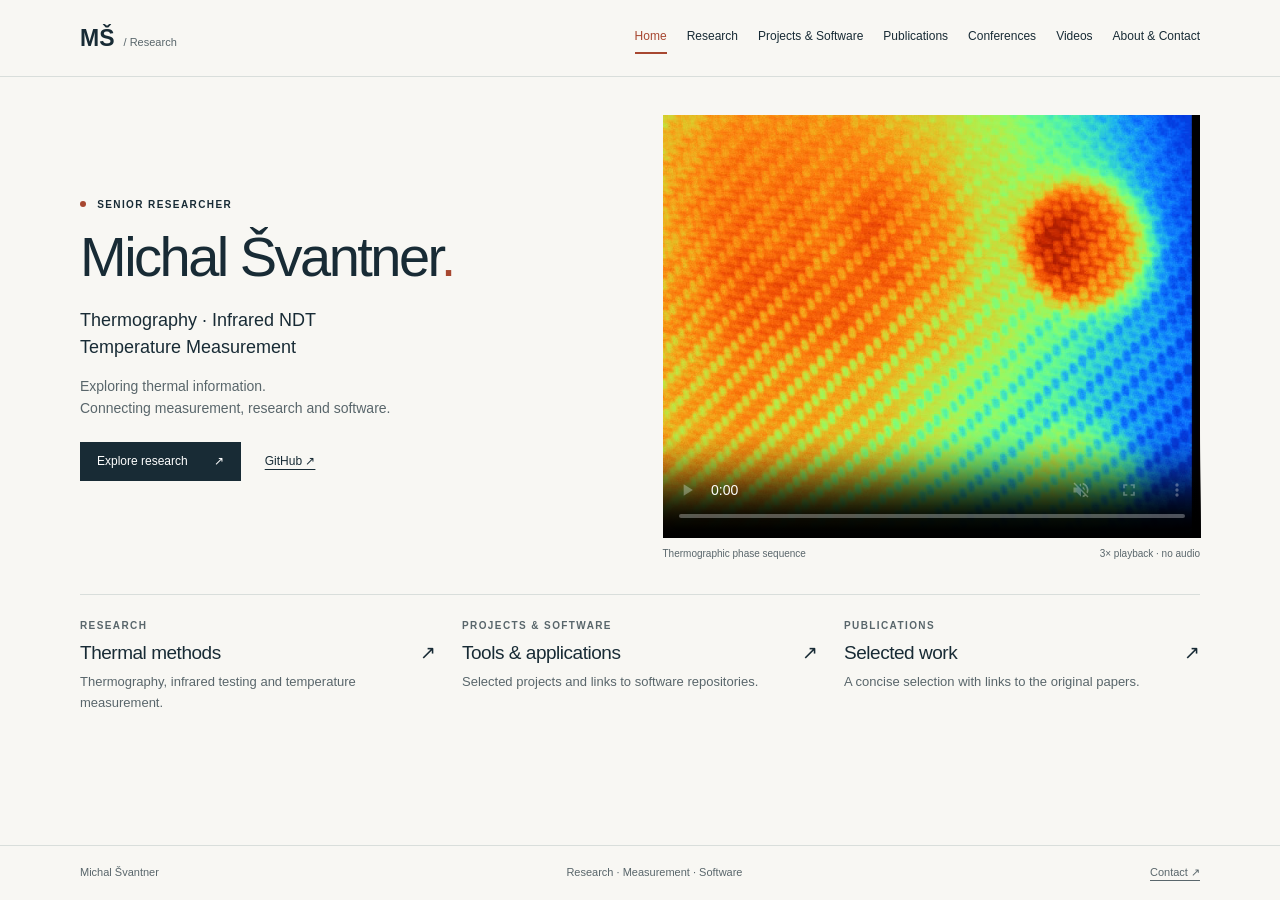
==== index.html @ 8075b38d "Add website files" ====
<!doctype html>
<html lang="en">
<head>
  <meta charset="utf-8">
  <meta name="viewport" content="width=device-width, initial-scale=1">
  <meta name="description" content="Michal Švantner — Home. Thermography, infrared NDT and temperature measurement.">
  <meta name="theme-color" content="#182b35">
  <title>Michal Švantner · Home</title>
  <link rel="icon" href="assets/favicon.svg" type="image/svg+xml">
  <link rel="stylesheet" href="styles.css">
  <script src="script.js" defer></script>
</head>
<body>
  <a class="skip-link" href="#main">Skip to content</a>
  <header class="site-header"><div class="header-inner wrap">
    <a class="wordmark" href="index.html" aria-label="Michal Švantner, home">MŠ<span> / Research</span></a>
    <nav aria-label="Main navigation"><a href="index.html" aria-current="page">Home</a><a href="research.html">Research</a><a href="projects.html">Projects &amp; Software</a><a href="publications.html">Publications</a><a href="conferences.html">Conferences</a><a href="videos.html">Videos</a><a href="about.html">About &amp; Contact</a></nav>
  </div></header>
  <main class="wrap" id="main">
  <section class="hero" aria-labelledby="home-title">
    <div class="hero-copy">
      <p class="eyebrow"><span class="accent-dot"></span> Senior Researcher</p>
      <h1 id="home-title">Michal Švantner<span class="accent">.</span></h1>
      <p class="hero-fields">Thermography · Infrared NDT<br>Temperature Measurement</p>
      <p class="intro">Exploring thermal information.<br>Connecting measurement, research and software.</p>
      <div class="actions"><a class="button" href="research.html">Explore research <span aria-hidden="true">↗</span></a><a href="https://github.com/msvantny">GitHub ↗</a></div>
    </div>
    <figure class="thermal-video">
      <video data-animate controls loop muted playsinline preload="metadata" width="650" height="512" poster="assets/thermal-phase-poster.jpg" aria-label="Thermographic phase sequence, accelerated three times. No audio." aria-describedby="video-caption">
        <source src="assets/thermal-phase.mp4" type="video/mp4">
        Your browser does not support video. <a href="assets/thermal-phase.mp4">Download the MP4</a>.
      </video>
      <figcaption id="video-caption"><span>Thermographic phase sequence</span><span>3× playback · no audio</span></figcaption>
    </figure>
  </section>
  <section class="overview" aria-label="Explore my work">
    <a href="research.html"><span class="eyebrow">Research</span><h2>Thermal methods <span aria-hidden="true">↗</span></h2><p>Thermography, infrared testing and temperature measurement.</p></a>
    <a href="projects.html"><span class="eyebrow">Projects & Software</span><h2>Tools & applications <span aria-hidden="true">↗</span></h2><p>Selected projects and links to software repositories.</p></a>
    <a href="publications.html"><span class="eyebrow">Publications</span><h2>Selected work <span aria-hidden="true">↗</span></h2><p>A concise selection with links to the original papers.</p></a>
  </section>
  </main>
  <footer><div class="wrap footer-inner"><span>Michal Švantner</span><span>Research · Measurement · Software</span><a href="about.html">Contact ↗</a></div></footer>
</body>
</html>
---- styles.css ----
@charset "UTF-8";

:root {
  --paper: #f8f7f3;
  --ink: #182b35;
  --muted: #59666b;
  --line: #d9dedb;
  --accent: #a74730;
  --soft: #eeeee7;
  --width: 1120px;
}
* { box-sizing: border-box; }
html { scroll-padding-top: 140px; }
body { margin: 0; background: var(--paper); color: var(--ink); font: 15px/1.6 Arial, Helvetica, sans-serif; min-height: 100vh; display: flex; flex-direction: column; }
.wrap { width: calc(100% - 64px); max-width: var(--width); margin-inline: auto; }
a { color: inherit; text-underline-offset: 4px; }
a:hover { color: var(--accent); }
a:focus-visible, summary:focus-visible, video:focus-visible { outline: 3px solid var(--accent); outline-offset: 5px; }
h1, h2, p, figure { margin: 0; }
h1, h2 { line-height: 1.15; font-weight: 500; }
h1 { font-size: clamp(32px, 4.3vw, 52px); letter-spacing: -.045em; }
h2 { font-size: 22px; letter-spacing: -.025em; }
p + p { margin-top: 10px; }
.muted { color: var(--muted); font-size: 13px; }
.accent { color: var(--accent); }
.eyebrow { display: block; font-size: 10px; text-transform: uppercase; letter-spacing: .14em; font-weight: 700; margin-bottom: 12px; }
.accent-dot { display: inline-block; width: 6px; height: 6px; background: var(--accent); border-radius: 50%; margin-right: 7px; vertical-align: 1px; }
.skip-link { position: fixed; top: 8px; left: 12px; z-index: 30; padding: 8px 14px; background: var(--ink); color: white; transform: translateY(-160%); }
.skip-link:focus { transform: none; }

/* Each navigation item opens a separate static page. */
.site-header { position: sticky; top: 0; z-index: 10; background: var(--paper); border-bottom: 1px solid var(--line); }
.header-inner { display: flex; align-items: center; justify-content: space-between; gap: 26px; min-height: 76px; padding-block: 16px; }
.wordmark { font-weight: 700; font-size: 23px; white-space: nowrap; text-decoration: none; }
.wordmark span { font-size: 11px; font-weight: 400; color: var(--muted); margin-left: 6px; }
nav { display: flex; align-items: center; flex-wrap: wrap; gap: 8px 20px; }
nav a { font-size: 12px; text-decoration: none; padding-block: 5px; border-bottom: 2px solid transparent; white-space: nowrap; }
nav a[aria-current="page"] { color: var(--accent); border-color: var(--accent); }
main { flex: 1; padding-bottom: 36px; }

.hero { display: grid; grid-template-columns: 1fr 1fr; align-items: center; gap: 45px; padding-block: 38px 32px; }
.hero h1 { max-width: 520px; font-size: clamp(38px, 4.5vw, 56px); }
.hero-fields { font-size: 18px; line-height: 1.5; margin-top: 18px; }
.intro { color: var(--muted); font-size: 14px; margin-top: 14px; }
.actions { display: flex; flex-wrap: wrap; gap: 24px; align-items: center; margin-top: 22px; font-size: 12px; }
.button { background: var(--ink); color: white; text-decoration: none; display: inline-flex; gap: 26px; align-items: center; padding: 10px 17px; }
.button:hover { background: var(--accent); color: white; }
.thermal-video { min-width: 0; }
.thermal-video video { display: block; width: 100%; height: auto; aspect-ratio: 650 / 512; background: var(--ink); object-fit: contain; }
figcaption { display: flex; flex-wrap: wrap; justify-content: space-between; gap: 4px 15px; font-size: 10px; color: var(--muted); margin-top: 8px; }
.overview { display: grid; grid-template-columns: repeat(3, 1fr); gap: 26px; border-top: 1px solid var(--line); padding-top: 23px; }
.overview > a { display: block; text-decoration: none; }
.overview h2 { font-size: 19px; display: flex; justify-content: space-between; gap: 12px; }
.overview .eyebrow { color: var(--muted); margin-bottom: 8px; }
.overview p { color: var(--muted); font-size: 13px; margin-top: 8px; }

.page-heading { padding-block: 34px 26px; max-width: 800px; }
.page-heading h1 { font-size: clamp(31px, 3.6vw, 43px); }
.page-heading > p:not(.eyebrow) { max-width: 690px; color: var(--muted); margin-top: 13px; }
.page-heading > a { display: inline-block; margin-top: 13px; font-size: 13px; }
.content-row { display: grid; grid-template-columns: 30px 280px 1fr; align-items: baseline; gap: 20px; border-top: 1px solid var(--line); padding-block: 21px; }
.content-row h2 { font-size: 20px; }
.content-row p { color: var(--muted); font-size: 14px; }
.entry-index { font: 12px monospace; color: var(--accent); }
.next-link { border-top: 1px solid var(--line); padding-top: 20px; font-size: 13px; }
.entry { display: flex; align-items: start; justify-content: space-between; gap: 20px; border-top: 1px solid var(--line); padding-block: 21px; }
.entry h2 { margin-top: 6px; margin-bottom: 8px; }
.entry p { font-size: 14px; color: var(--muted); }
.placeholder { font-size: 10px; text-transform: uppercase; letter-spacing: .08em; color: var(--accent); font-weight: 700; }
.tag { font-size: 11px; border: 1px solid var(--line); border-radius: 20px; padding: 3px 12px; white-space: nowrap; }
.note { margin-top: 20px; padding: 20px 23px; background: var(--soft); }
.note h2 { font-size: 18px; margin-bottom: 8px; }
.note p { font-size: 13px; }
.conference-list { border-block: 1px solid var(--line); }
summary { display: flex; align-items: center; justify-content: space-between; gap: 20px; cursor: pointer; list-style: none; padding-block: 18px; }
summary::-webkit-details-marker { display: none; }
summary small { display: block; color: var(--muted); font-size: 12px; margin-top: 3px; }
.details-toggle { font-size: 24px; }
details[open] .details-toggle { transform: rotate(45deg); }
.conference-content { padding-bottom: 20px; font-size: 14px; }
.video-layout { display: grid; grid-template-columns: 1.15fr 1fr; gap: 32px; align-items: center; }
.video-description h2 { margin-bottom: 14px; }
.video-description p { color: var(--muted); font-size: 14px; }
.video-description a { display: inline-block; margin-top: 14px; font-size: 13px; }
.about-grid { display: grid; grid-template-columns: 1.25fr 1fr; gap: 65px; border-top: 1px solid var(--line); padding-top: 23px; }
.about-grid h2 { margin-bottom: 14px; }
.about-grid p { font-size: 14px; }
.profile-links { list-style: none; margin: 0 0 16px; padding: 0; }
.profile-links a { display: flex; justify-content: space-between; border-bottom: 1px solid var(--line); padding-block: 9px; font-size: 14px; text-decoration: none; }
footer { border-top: 1px solid var(--line); }
.footer-inner { display: flex; justify-content: space-between; gap: 16px; padding-block: 18px; font-size: 11px; color: var(--muted); }

@media (max-width: 1050px) {
  .header-inner { flex-wrap: wrap; gap: 8px 20px; padding-block: 12px; }
  nav { gap: 6px 19px; }
  .hero { gap: 28px; }
  .content-row { grid-template-columns: 25px 240px 1fr; }
}
@media (max-width: 760px) {
  .wrap { width: calc(100% - 36px); }
  .header-inner { display: block; }
  .wordmark { font-size: 20px; }
  nav { margin-top: 6px; gap: 3px 16px; }
  nav a { font-size: 11px; padding-block: 4px; }
  .hero { grid-template-columns: 1fr; gap: 26px; padding-block: 26px; }
  .hero h1 { font-size: clamp(36px, 8vw, 48px); }
  .hero-fields { font-size: 17px; margin-top: 14px; }
  .intro { margin-top: 10px; }
  .actions { margin-top: 17px; }
  .hero .thermal-video { max-width: 540px; width: 100%; }
  .overview { grid-template-columns: 1fr; gap: 0; padding-top: 0; }
  .overview > a { padding-block: 16px; border-bottom: 1px solid var(--line); }
  .overview p { margin-top: 5px; }
  .overview .eyebrow { margin-bottom: 5px; }
  .page-heading { padding-block: 26px 22px; }
  .page-heading h1 { font-size: 32px; }
  .content-row { grid-template-columns: 23px 1fr; gap: 7px 12px; padding-block: 18px; }
  .content-row p { grid-column: 2; }
  .entry-index { grid-row: 1 / 3; }
  .entry { gap: 12px; }
  .entry h2 { font-size: 20px; }
  .video-layout, .about-grid { grid-template-columns: 1fr; gap: 25px; }
  .about-grid { padding-top: 20px; }
  .note { padding: 17px 19px; }
  .footer-inner { flex-wrap: wrap; font-size: 10px; padding-block: 14px; }
  .footer-inner > span:nth-child(2) { display: none; }
  .footer-inner a { margin-left: auto; }
}
@media print {
  body { background: white; color: black; }
  .site-header { position: static; }
  nav, .actions, .skip-link { display: none; }
  .wrap { width: 100%; }
  .hero, .about-grid { display: block; }
  .thermal-video { max-width: 360px; margin-block: 15px; }
  .overview { grid-template-columns: 1fr; }
}
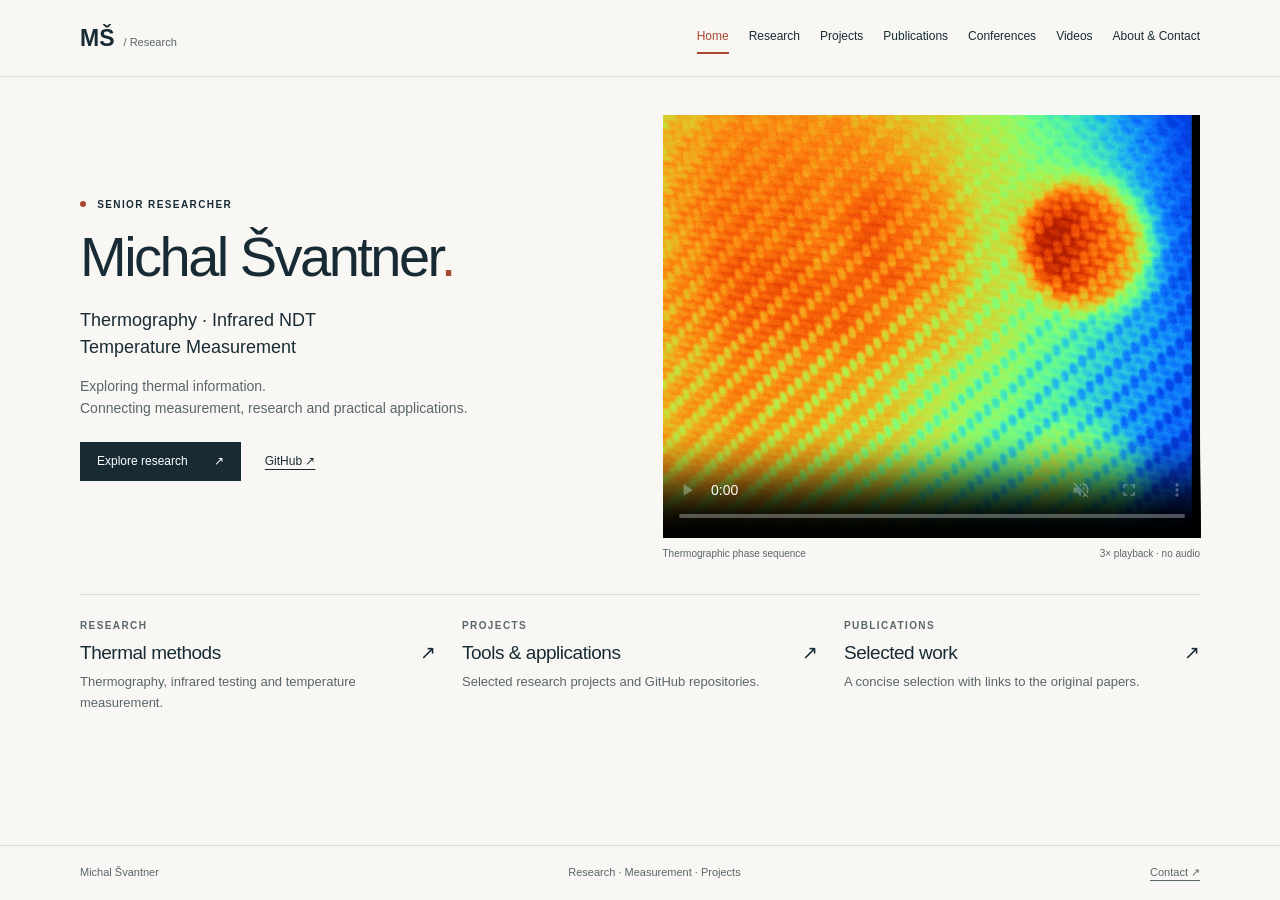
==== commit 740512d3: "Rename Projects navigation and add university affiliation" ====
--- a/index.html
+++ b/index.html
@@ -14,7 +14,7 @@
   <a class="skip-link" href="#main">Skip to content</a>
   <header class="site-header"><div class="header-inner wrap">
     <a class="wordmark" href="index.html" aria-label="Michal Švantner, home">MŠ<span> / Research</span></a>
-    <nav aria-label="Main navigation"><a href="index.html" aria-current="page">Home</a><a href="research.html">Research</a><a href="projects.html">Projects &amp; Software</a><a href="publications.html">Publications</a><a href="conferences.html">Conferences</a><a href="videos.html">Videos</a><a href="about.html">About &amp; Contact</a></nav>
+    <nav aria-label="Main navigation"><a href="index.html" aria-current="page">Home</a><a href="research.html">Research</a><a href="projects.html">Projects</a><a href="publications.html">Publications</a><a href="conferences.html">Conferences</a><a href="videos.html">Videos</a><a href="about.html">About &amp; Contact</a></nav>
   </div></header>
   <main class="wrap" id="main">
   <section class="hero" aria-labelledby="home-title">
@@ -22,7 +22,7 @@
       <p class="eyebrow"><span class="accent-dot"></span> Senior Researcher</p>
       <h1 id="home-title">Michal Švantner<span class="accent">.</span></h1>
       <p class="hero-fields">Thermography · Infrared NDT<br>Temperature Measurement</p>
-      <p class="intro">Exploring thermal information.<br>Connecting measurement, research and software.</p>
+      <p class="intro">Exploring thermal information.<br>Connecting measurement, research and practical applications.</p>
       <div class="actions"><a class="button" href="research.html">Explore research <span aria-hidden="true">↗</span></a><a href="https://github.com/msvantny">GitHub ↗</a></div>
     </div>
     <figure class="thermal-video">
@@ -35,10 +35,10 @@
   </section>
   <section class="overview" aria-label="Explore my work">
     <a href="research.html"><span class="eyebrow">Research</span><h2>Thermal methods <span aria-hidden="true">↗</span></h2><p>Thermography, infrared testing and temperature measurement.</p></a>
-    <a href="projects.html"><span class="eyebrow">Projects & Software</span><h2>Tools & applications <span aria-hidden="true">↗</span></h2><p>Selected projects and links to software repositories.</p></a>
+    <a href="projects.html"><span class="eyebrow">Projects</span><h2>Tools & applications <span aria-hidden="true">↗</span></h2><p>Selected research projects and GitHub repositories.</p></a>
     <a href="publications.html"><span class="eyebrow">Publications</span><h2>Selected work <span aria-hidden="true">↗</span></h2><p>A concise selection with links to the original papers.</p></a>
   </section>
   </main>
-  <footer><div class="wrap footer-inner"><span>Michal Švantner</span><span>Research · Measurement · Software</span><a href="about.html">Contact ↗</a></div></footer>
+  <footer><div class="wrap footer-inner"><span>Michal Švantner</span><span>Research · Measurement · Projects</span><a href="about.html">Contact ↗</a></div></footer>
 </body>
 </html>
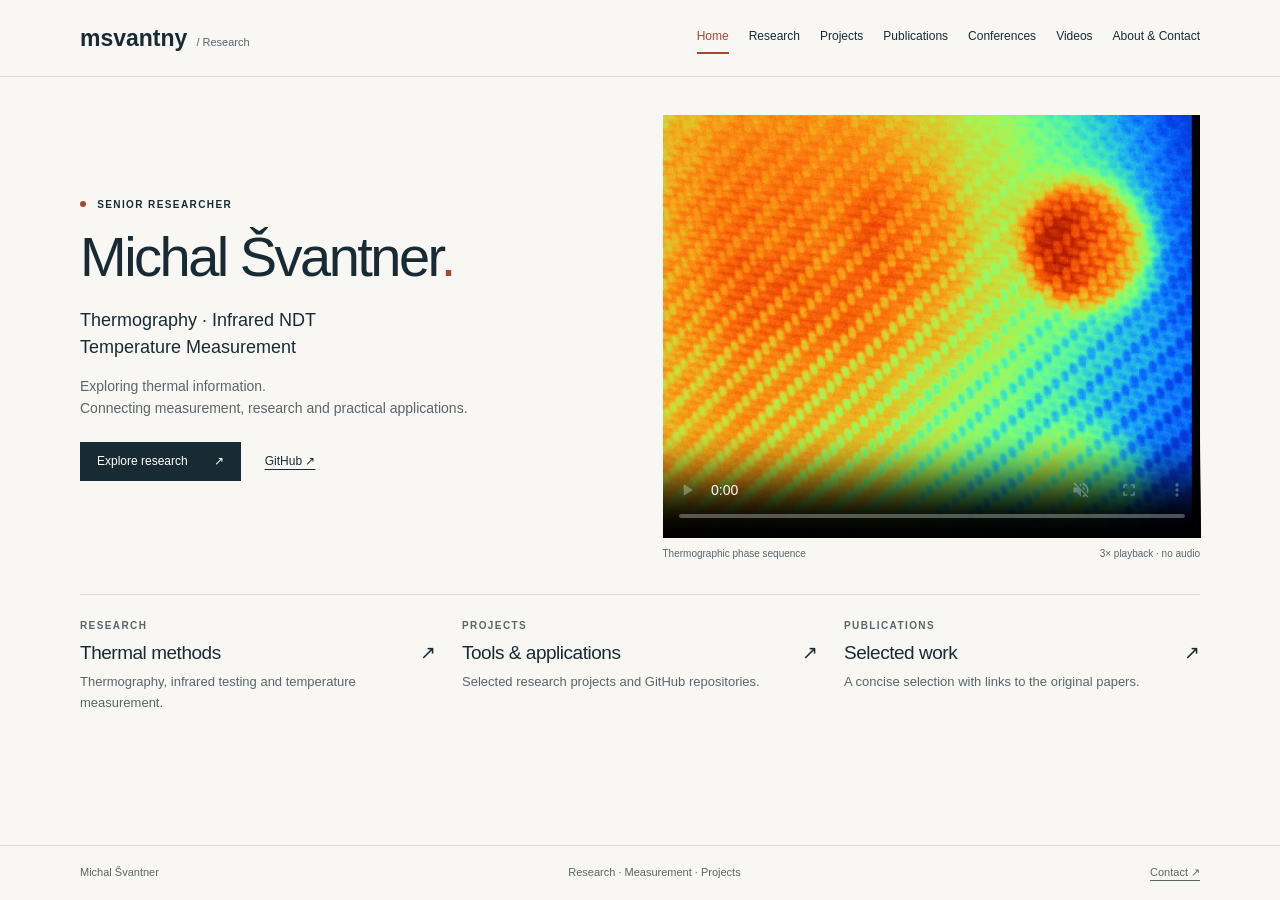
==== commit 2b4ea2cd: "Use msvantny wordmark and show latest ORCID journal articles" ====
--- a/index.html
+++ b/index.html
@@ -13,7 +13,7 @@
 <body>
   <a class="skip-link" href="#main">Skip to content</a>
   <header class="site-header"><div class="header-inner wrap">
-    <a class="wordmark" href="index.html" aria-label="Michal Švantner, home">MŠ<span> / Research</span></a>
+    <a class="wordmark" href="index.html" aria-label="Michal Švantner, home">msvantny<span> / Research</span></a>
     <nav aria-label="Main navigation"><a href="index.html" aria-current="page">Home</a><a href="research.html">Research</a><a href="projects.html">Projects</a><a href="publications.html">Publications</a><a href="conferences.html">Conferences</a><a href="videos.html">Videos</a><a href="about.html">About &amp; Contact</a></nav>
   </div></header>
   <main class="wrap" id="main">
--- a/styles.css
+++ b/styles.css
@@ -135,3 +135,48 @@
   .thermal-video { max-width: 360px; margin-block: 15px; }
   .overview { grid-template-columns: 1fr; }
 }
+
+/* Compact About content within the original two-column layout. */
+.about-grid > *, .about-content { min-width: 0; }
+.about-content { display: grid; gap: 26px; align-content: start; }
+.affiliation-card { display: flow-root; border: 1px solid var(--line); background: var(--soft); padding: 16px; }
+.affiliation-photo { float: right; width: 180px; max-width: 42%; margin: 0 0 12px 18px; }
+.affiliation-photo img { display: block; width: 100%; max-width: 180px; height: auto; }
+.affiliation-photo figcaption { display: block; font-size: 9px; line-height: 1.5; margin-top: 5px; }
+.about-profiles h3 { font-size: 11px; text-transform: uppercase; letter-spacing: .1em; margin: 24px 0 8px; color: var(--muted); }
+.contact-email { font-size: 14px; overflow-wrap: anywhere; }
+.personal-profiles { border-block: 1px solid var(--line); margin-top: 22px; }
+.personal-profiles summary { font-size: 13px; padding-block: 12px; }
+.personal-profiles .profile-links { margin-bottom: 12px; }
+@media (max-width: 420px) {
+  .affiliation-photo { margin-left: 12px; }
+}
+
+/* Contact details and two equally styled, keyboard-accessible profile groups. */
+.about-profiles .contact-details { margin-bottom: 24px; }
+.about-profiles .contact-details p { font-size: 14px; }
+.about-profiles .contact-details a { font-size: 13px; }
+.profile-group { border-bottom: 1px solid var(--line); }
+.profile-group:first-of-type { border-top: 1px solid var(--line); }
+.profile-group summary { padding-block: 16px; font-size: 11px; font-weight: 700; letter-spacing: .1em; }
+.profile-group summary:hover { color: var(--accent); }
+.profile-group .details-toggle { font-size: 22px; font-weight: 400; letter-spacing: 0; }
+.profile-group .profile-links { margin: 0 0 12px; }
+.profile-group .profile-links a { align-items: center; gap: 14px; min-height: 44px; padding-block: 10px; }
+.profile-group .profile-links li:last-child a { border-bottom: 0; }
+.profile-name { display: inline-flex; align-items: center; gap: 10px; min-width: 0; }
+.profile-icon { flex: 0 0 20px; }
+
+/* Publication sources stay visible; the latest journal articles follow below. */
+.publication-record { border-block: 1px solid var(--line); padding-block: 20px; }
+.publication-record h2 { font-size: 18px; margin-bottom: 14px; }
+.publication-profile-links { display: flex; flex-wrap: wrap; gap: 10px 24px; list-style: none; margin: 0; padding: 0; }
+.publication-profile-links a { display: inline-flex; align-items: center; gap: 9px; min-height: 44px; font-size: 13px; text-decoration: none; }
+.publication-section-heading { padding-block: 28px 18px; }
+.publication-section-heading h2 { font-size: 22px; margin-bottom: 10px; }
+.publication-entry h3 { font-size: 19px; font-weight: 500; line-height: 1.4; margin: 7px 0 10px; max-width: 920px; }
+.publication-entry h3 a { text-decoration: none; }
+.publication-entry h3 a:hover { text-decoration: underline; }
+.publication-entry .publication-meta { font-size: 13px; color: var(--muted); }
+.publication-entry .publication-doi { font-size: 12px; overflow-wrap: anywhere; }
+@media (max-width: 760px) { .publication-profile-links { gap: 4px 20px; } .publication-entry h3 { font-size: 18px; } }
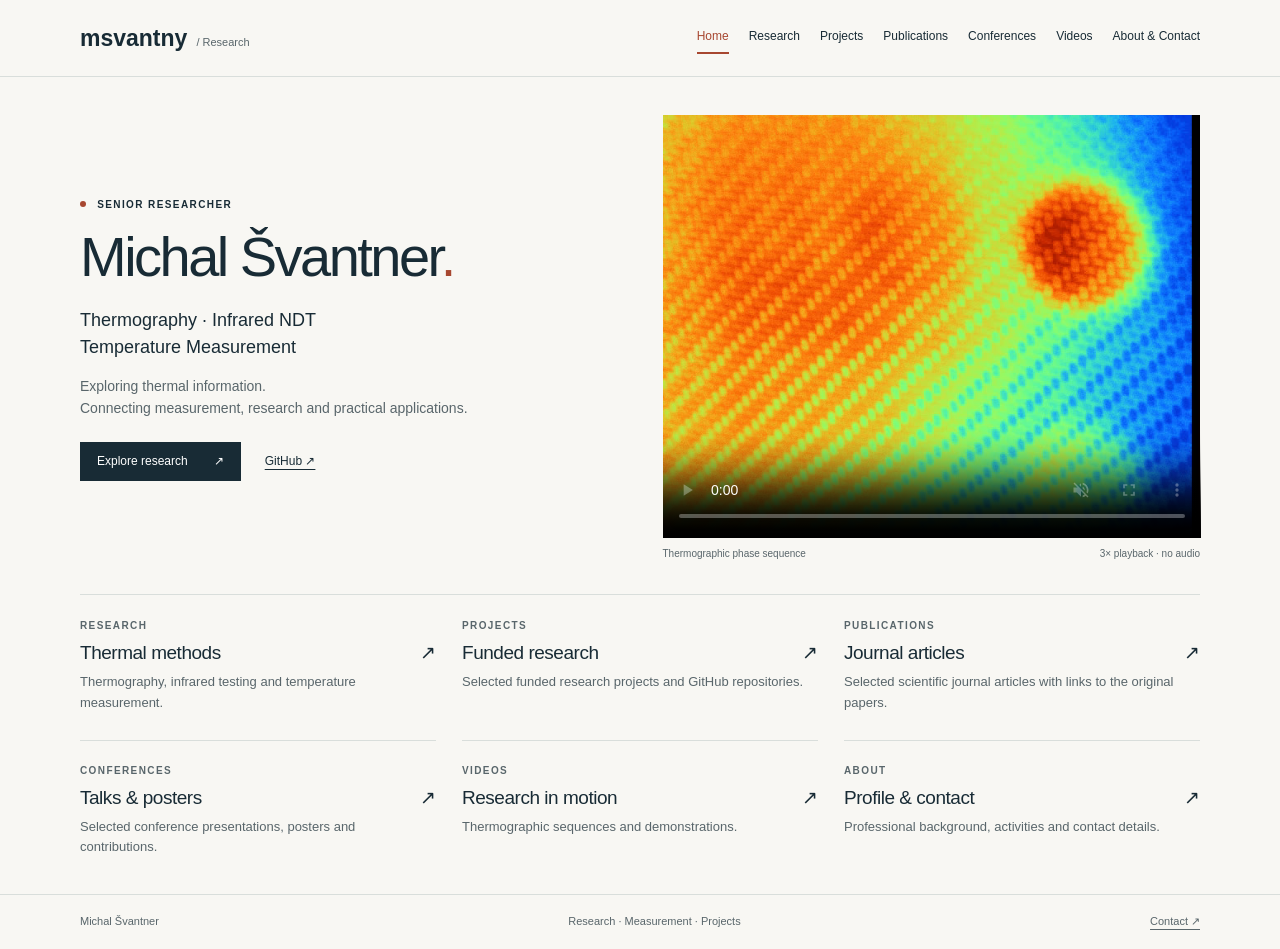
==== commit 3103475d: "Expand Home navigation and add live ORCID professional activities to About" ====
--- a/index.html
+++ b/index.html
@@ -7,7 +7,7 @@
   <meta name="theme-color" content="#182b35">
   <title>Michal Švantner · Home</title>
   <link rel="icon" href="assets/favicon.svg" type="image/svg+xml">
-  <link rel="stylesheet" href="styles.css">
+  <link rel="stylesheet" href="styles.css?v=home-activities-20261026">
   <script src="script.js" defer></script>
 </head>
 <body>
@@ -33,10 +33,13 @@
       <figcaption id="video-caption"><span>Thermographic phase sequence</span><span>3× playback · no audio</span></figcaption>
     </figure>
   </section>
-  <section class="overview" aria-label="Explore my work">
+  <section class="overview home-overview" aria-label="Explore my work">
     <a href="research.html"><span class="eyebrow">Research</span><h2>Thermal methods <span aria-hidden="true">↗</span></h2><p>Thermography, infrared testing and temperature measurement.</p></a>
-    <a href="projects.html"><span class="eyebrow">Projects</span><h2>Tools & applications <span aria-hidden="true">↗</span></h2><p>Selected research projects and GitHub repositories.</p></a>
-    <a href="publications.html"><span class="eyebrow">Publications</span><h2>Selected work <span aria-hidden="true">↗</span></h2><p>A concise selection with links to the original papers.</p></a>
+    <a href="projects.html"><span class="eyebrow">Projects</span><h2>Funded research <span aria-hidden="true">↗</span></h2><p>Selected funded research projects and GitHub repositories.</p></a>
+    <a href="publications.html"><span class="eyebrow">Publications</span><h2>Journal articles <span aria-hidden="true">↗</span></h2><p>Selected scientific journal articles with links to the original papers.</p></a>
+    <a href="conferences.html"><span class="eyebrow">Conferences</span><h2>Talks &amp; posters <span aria-hidden="true">↗</span></h2><p>Selected conference presentations, posters and contributions.</p></a>
+    <a href="videos.html"><span class="eyebrow">Videos</span><h2>Research in motion <span aria-hidden="true">↗</span></h2><p>Thermographic sequences and demonstrations.</p></a>
+    <a href="about.html"><span class="eyebrow">About</span><h2>Profile &amp; contact <span aria-hidden="true">↗</span></h2><p>Professional background, activities and contact details.</p></a>
   </section>
   </main>
   <footer><div class="wrap footer-inner"><span>Michal Švantner</span><span>Research · Measurement · Projects</span><a href="about.html">Contact ↗</a></div></footer>
--- a/styles.css
+++ b/styles.css
@@ -174,9 +174,44 @@
 .publication-profile-links a { display: inline-flex; align-items: center; gap: 9px; min-height: 44px; font-size: 13px; text-decoration: none; }
 .publication-section-heading { padding-block: 28px 18px; }
 .publication-section-heading h2 { font-size: 22px; margin-bottom: 10px; }
-.publication-entry h3 { font-size: 19px; font-weight: 500; line-height: 1.4; margin: 7px 0 10px; max-width: 920px; }
-.publication-entry h3 a { text-decoration: none; }
-.publication-entry h3 a:hover { text-decoration: underline; }
-.publication-entry .publication-meta { font-size: 13px; color: var(--muted); }
-.publication-entry .publication-doi { font-size: 12px; overflow-wrap: anywhere; }
-@media (max-width: 760px) { .publication-profile-links { gap: 4px 20px; } .publication-entry h3 { font-size: 18px; } }
+
+.publication-list { margin: 0; padding: 0 0 0 26px; }
+.publication-item { padding: 12px 0 13px 8px; border-top: 1px solid var(--line); }
+.publication-item::marker { color: var(--muted); font-size: 12px; font-variant-numeric: tabular-nums; }
+.publication-item article { min-width: 0; }
+.publication-item h3 { font-size: 15.5px; line-height: 1.45; font-weight: 600; margin: 0 0 4px; }
+.publication-item h3 a { text-decoration: none; }
+.publication-item h3 a:hover { text-decoration: underline; }
+.publication-item .publication-authors { font-size: 12.5px; color: var(--muted); line-height: 1.55; margin: 0 0 3px; }
+.publication-authors strong { color: var(--ink); font-weight: 700; }
+.publication-authors summary { display: block; padding: 0; font-size: inherit; line-height: inherit; }
+.publication-authors summary:focus-visible { outline-offset: 2px; }
+.publication-authors p { margin: 2px 0 0; }
+.authors-expand, .authors-collapse { color: var(--accent); font-size: 11px; text-decoration: underline; text-underline-offset: 2px; }
+.authors-expand { margin-left: 8px; }
+.authors-collapse { display: none; }
+.publication-authors[open] .authors-preview, .publication-authors[open] .authors-expand { display: none; }
+.publication-authors[open] .authors-collapse { display: inline; }
+.publication-item .publication-meta { font-size: 12px; line-height: 1.5; color: var(--muted); margin: 0; overflow-wrap: anywhere; }
+.publication-meta a { white-space: nowrap; }
+@media (max-width: 760px) { .publication-profile-links { gap: 4px 20px; } .publication-list { padding-left: 22px; } .publication-item { padding-left: 4px; } .publication-item h3 { font-size: 15px; } }
+
+/* One small original illustration per page keeps the lists visually quiet. */
+.illustrated-heading { display: flex; align-items: center; gap: 22px; }
+.heading-illustration { display: block; flex: 0 0 96px; width: 96px; max-width: 96px; height: 88px; }
+.illustrated-heading > div { min-width: 0; }
+.heading-intro { margin-top: 12px; font-size: 14px; line-height: 1.6; color: var(--muted); }
+.project-source-links { display: flex; flex-wrap: wrap; align-items: center; gap: 8px 24px; margin-top: 18px; }
+.project-source-links a { font-size: 13px; display: inline-flex; align-items: center; min-height: 40px; }
+.project-section-heading { border-top: 1px solid var(--line); }
+.project-participation { max-width: 780px; font-size: 14px; color: var(--muted); margin-bottom: 10px; }
+.project-list .project-dates { font-size: 12.5px; font-weight: 600; margin: 0 0 3px; color: var(--ink); }
+.source-empty { padding-block: 14px; font-size: 13px; color: var(--muted); }
+@media (max-width: 600px) { .illustrated-heading { gap: 14px; } .heading-illustration { flex-basis: 64px; width: 64px; max-width: 64px; height: auto; } .illustrated-heading h1 { font-size: 30px; } .heading-intro { font-size: 13px; margin-top: 8px; } }
+
+/* Home directory: two aligned rows on desktop, one column on mobile. */
+.home-overview > a { min-width: 0; }
+.home-overview > a:nth-child(n+4) { border-top: 1px solid var(--line); padding-top: 22px; }
+.professional-activities { margin-top: 34px; border-top: 1px solid var(--line); }
+.professional-activities .activity-role { font-size: 13px; line-height: 1.55; color: var(--muted); margin: 0 0 3px; }
+@media (max-width: 760px) { .home-overview > a:nth-child(n+4) { border-top: 0; padding-top: 16px; } .professional-activities { margin-top: 28px; } }
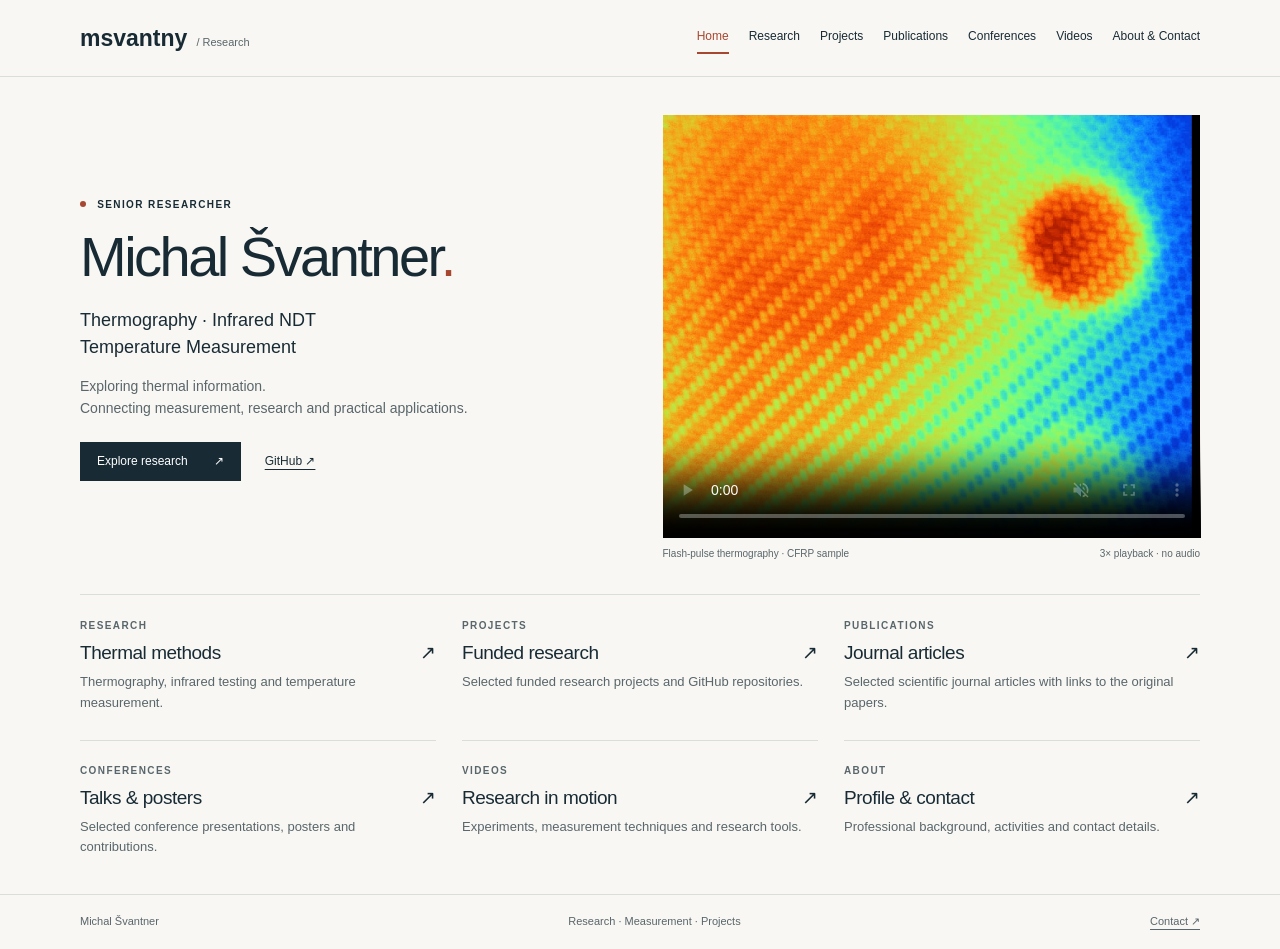
==== commit ce3dc887: "Replace Videos content with live YouTube playlist and correct CFRP sample caption" ====
--- a/index.html
+++ b/index.html
@@ -26,11 +26,11 @@
       <div class="actions"><a class="button" href="research.html">Explore research <span aria-hidden="true">↗</span></a><a href="https://github.com/msvantny">GitHub ↗</a></div>
     </div>
     <figure class="thermal-video">
-      <video data-animate controls loop muted playsinline preload="metadata" width="650" height="512" poster="assets/thermal-phase-poster.jpg" aria-label="Thermographic phase sequence, accelerated three times. No audio." aria-describedby="video-caption">
+      <video data-animate controls loop muted playsinline preload="metadata" width="650" height="512" poster="assets/thermal-phase-poster.jpg" aria-label="Thermographic sequence of a CFRP demonstration sample after a flash pulse. Accelerated three times. No audio." aria-describedby="video-caption">
         <source src="assets/thermal-phase.mp4" type="video/mp4">
         Your browser does not support video. <a href="assets/thermal-phase.mp4">Download the MP4</a>.
       </video>
-      <figcaption id="video-caption"><span>Thermographic phase sequence</span><span>3× playback · no audio</span></figcaption>
+      <figcaption id="video-caption"><span>Flash-pulse thermography · CFRP sample</span><span>3× playback · no audio</span></figcaption>
     </figure>
   </section>
   <section class="overview home-overview" aria-label="Explore my work">
@@ -38,7 +38,7 @@
     <a href="projects.html"><span class="eyebrow">Projects</span><h2>Funded research <span aria-hidden="true">↗</span></h2><p>Selected funded research projects and GitHub repositories.</p></a>
     <a href="publications.html"><span class="eyebrow">Publications</span><h2>Journal articles <span aria-hidden="true">↗</span></h2><p>Selected scientific journal articles with links to the original papers.</p></a>
     <a href="conferences.html"><span class="eyebrow">Conferences</span><h2>Talks &amp; posters <span aria-hidden="true">↗</span></h2><p>Selected conference presentations, posters and contributions.</p></a>
-    <a href="videos.html"><span class="eyebrow">Videos</span><h2>Research in motion <span aria-hidden="true">↗</span></h2><p>Thermographic sequences and demonstrations.</p></a>
+    <a href="videos.html"><span class="eyebrow">Videos</span><h2>Research in motion <span aria-hidden="true">↗</span></h2><p>Experiments, measurement techniques and research tools.</p></a>
     <a href="about.html"><span class="eyebrow">About</span><h2>Profile &amp; contact <span aria-hidden="true">↗</span></h2><p>Professional background, activities and contact details.</p></a>
   </section>
   </main>
--- a/styles.css
+++ b/styles.css
@@ -215,3 +215,11 @@
 .professional-activities { margin-top: 34px; border-top: 1px solid var(--line); }
 .professional-activities .activity-role { font-size: 13px; line-height: 1.55; color: var(--muted); margin: 0 0 3px; }
 @media (max-width: 760px) { .home-overview > a:nth-child(n+4) { border-top: 0; padding-top: 16px; } .professional-activities { margin-top: 28px; } }
+
+/* YouTube hosts the playlist, titles and playback; no video copies are required. */
+.youtube-playlist { max-width: 960px; }
+.youtube-player { position: relative; width: 100%; aspect-ratio: 16 / 9; min-height: 200px; background: var(--ink); }
+.youtube-player iframe { position: absolute; inset: 0; display: block; border: 0; width: 100%; height: 100%; min-height: 200px; }
+.playlist-caption { display: flex; flex-wrap: wrap; justify-content: space-between; align-items: baseline; gap: 12px 24px; margin-top: 16px; }
+.playlist-caption p { max-width: 540px; }
+.playlist-caption > a { font-size: 13px; }
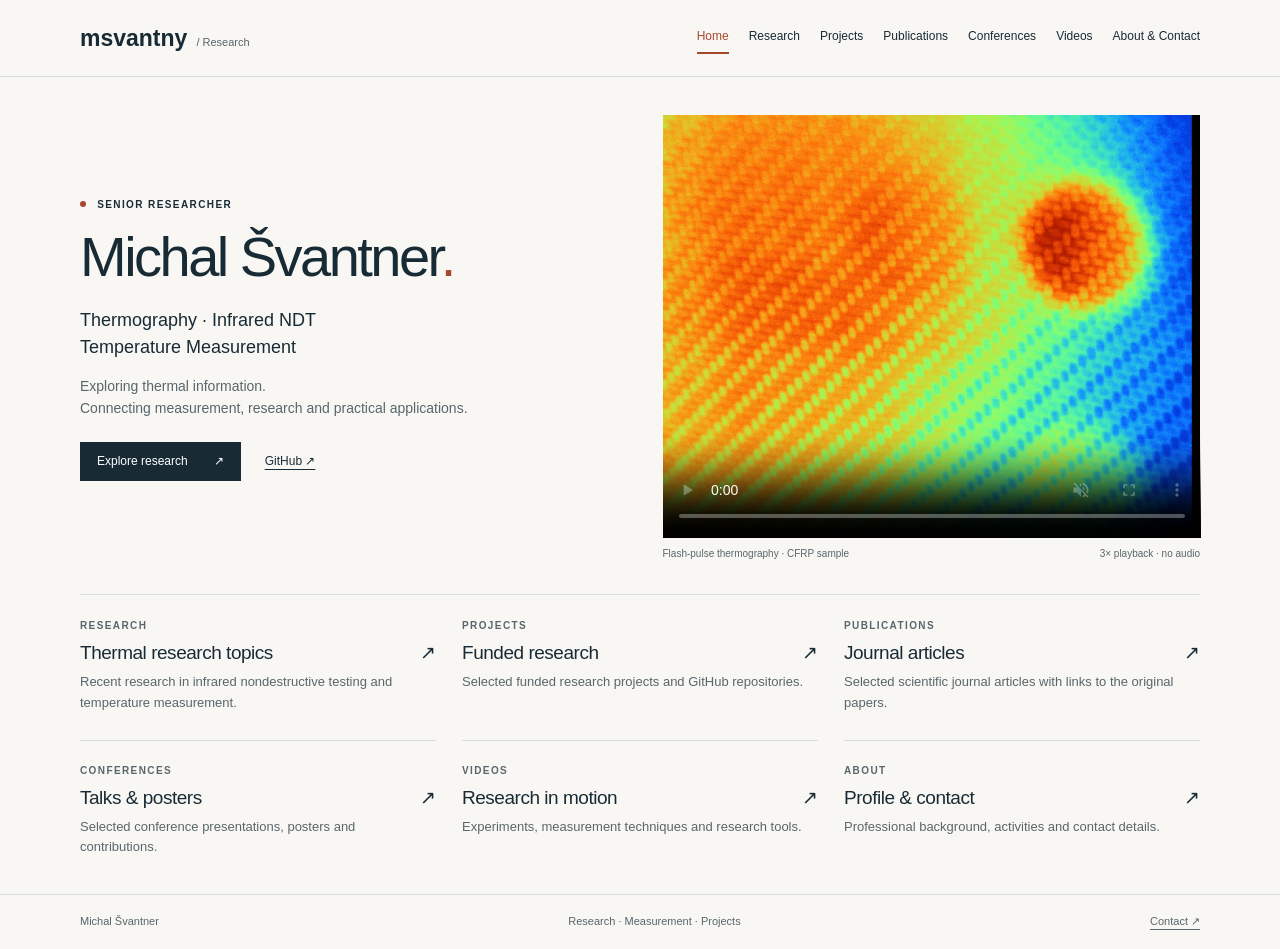
==== commit af20c5e8: "Expand Research with illustrated topic posters, highlights and related papers" ====
--- a/index.html
+++ b/index.html
@@ -34,7 +34,7 @@
     </figure>
   </section>
   <section class="overview home-overview" aria-label="Explore my work">
-    <a href="research.html"><span class="eyebrow">Research</span><h2>Thermal methods <span aria-hidden="true">↗</span></h2><p>Thermography, infrared testing and temperature measurement.</p></a>
+    <a href="research.html"><span class="eyebrow">Research</span><h2>Thermal research topics <span aria-hidden="true">↗</span></h2><p>Recent research in infrared nondestructive testing and temperature measurement.</p></a>
     <a href="projects.html"><span class="eyebrow">Projects</span><h2>Funded research <span aria-hidden="true">↗</span></h2><p>Selected funded research projects and GitHub repositories.</p></a>
     <a href="publications.html"><span class="eyebrow">Publications</span><h2>Journal articles <span aria-hidden="true">↗</span></h2><p>Selected scientific journal articles with links to the original papers.</p></a>
     <a href="conferences.html"><span class="eyebrow">Conferences</span><h2>Talks &amp; posters <span aria-hidden="true">↗</span></h2><p>Selected conference presentations, posters and contributions.</p></a>
--- a/styles.css
+++ b/styles.css
@@ -223,3 +223,85 @@
 .playlist-caption { display: flex; flex-wrap: wrap; justify-content: space-between; align-items: baseline; gap: 12px 24px; margin-top: 16px; }
 .playlist-caption p { max-width: 540px; }
 .playlist-caption > a { font-size: 13px; }
+
+/* Conferences reuse the compact list language, with bounded photo thumbnails. */
+.conference-columns { display: grid; grid-template-columns: repeat(2,minmax(0,1fr)); gap: 34px; align-items: start; }
+.conference-section { min-width: 0; margin-top: 8px; }
+.conference-section-heading { border: 1px solid var(--line); border-left: 3px solid var(--accent); background: var(--soft); padding: 14px 16px; margin-bottom: 4px; }
+.conference-section-heading h2 { font-size: 22px; font-weight: 700; margin-bottom: 6px; }
+.conference-events { list-style: none; margin: 0; padding: 0; }
+.conference-event { border-bottom: 1px solid var(--line); padding: 15px 0; overflow-wrap: anywhere; }
+.conference-event h3 { font-size: 16px; font-weight: 700; line-height: 1.4; margin: 0 0 4px; }
+.conference-event h3 a, .conference-contribution-title a { text-decoration: none; }
+.conference-event a:hover { text-decoration: underline; }
+.conference-meta { font-size: 12px; color: var(--muted); margin: 2px 0; }
+.conference-description { font-size: 13px; max-width: 780px; margin: 6px 0 0; }
+.conference-full-name { color: var(--muted); font-size: 12px; line-height: 1.5; margin-bottom: 7px; }
+.conference-contributions { padding-left: 19px; margin: 12px 0 0; }
+.conference-contributions > li { margin: 10px 0; padding-left: 3px; }
+.conference-contributions > li::marker { color: var(--accent); font-size: 11px; }
+.conference-contribution-title { font-size: 13px; font-weight: 500; line-height: 1.5; margin-top: 7px; }
+.conference-authors { font-size: 12px; color: var(--muted); }
+.conference-authors summary { display: inline-block; padding: 4px 0; text-decoration: underline; text-underline-offset: 3px; }
+.conference-authors summary::before { content: '+ '; }
+.conference-authors[open] summary::before { content: '− '; }
+.conference-authors p { max-width: 850px; }
+.conference-photos { display: flex; flex-wrap: wrap; gap: 10px; margin-top: 14px; }
+.conference-photos a { display: block; width: 144px; max-width: calc(50% - 5px); }
+.conference-photos img { display: block; width: 100%; max-width: 144px; height: 96px; object-fit: cover; border: 1px solid var(--line); }
+.conference-archive { border-block: 1px solid var(--line); margin-bottom: 28px; }
+.conference-archive > summary { font-size: 13px; font-weight: 600; }
+.conference-source { margin-top: 12px; }
+.conference-archive-link { margin: 15px 0 26px; font-size: 13px; }
+.conference-compact { padding-left: 18px; margin: 14px 0 24px; font-size: 12px; }
+.conference-compact > li { padding: 8px 0 10px 3px; border-bottom: 1px solid var(--line); overflow-wrap: anywhere; }
+.conference-compact p { margin-top: 3px; }
+.conference-compact strong { font-size: 13px; }
+.conference-compact .conference-meta { font-size: 11px; }
+.conference-compact a { text-decoration: none; }
+.conference-compact a:hover { text-decoration: underline; }
+@media (max-width: 850px) { .conference-columns { grid-template-columns: 1fr; gap: 20px; } }
+@media (max-width: 600px) { .conference-event h3 { font-size: 16px; } .conference-contribution-title { font-size: 13px; } .conference-photos a { width: 128px; } .conference-photos img { height: 85px; } }
+
+/* Playlist previews are visible before playback and share the main player. */
+.video-strip-heading { display: flex; justify-content: space-between; align-items: center; gap: 16px; margin-top: 20px; }
+.video-strip-heading h2 { font-size: 17px; font-weight: 600; }
+.video-strip-controls { display: flex; gap: 8px; }
+.video-strip-controls button { background: transparent; color: var(--ink); border: 1px solid var(--line); min-width: 38px; min-height: 38px; cursor: pointer; }
+.video-strip { display: grid; grid-auto-flow: column; grid-auto-columns: calc((100% - 48px) / 5); gap: 12px; overflow-x: auto; scroll-snap-type: x mandatory; padding: 12px 0; overscroll-behavior-inline: contain; }
+.video-card { display: block; color: var(--ink); text-decoration: none; scroll-snap-align: start; min-width: 0; font-size: 12px; line-height: 1.4; }
+.video-card img { display: block; width: 100%; height: auto; aspect-ratio: 16/9; object-fit: cover; border: 2px solid transparent; }
+.video-card[aria-current="true"] img { border-color: var(--accent); }
+.video-card span { display: -webkit-box; -webkit-line-clamp: 2; -webkit-box-orient: vertical; overflow: hidden; margin: 6px 2px 0; }
+.video-card:hover span { text-decoration: underline; }
+@media (max-width: 760px) { .video-strip { grid-auto-columns: calc((100% - 24px) / 3); } }
+@media (max-width: 480px) { .video-strip { grid-auto-columns: 43%; } }
+
+
+/* Illustrated research topics. */
+.research-grid { display: grid; grid-template-columns: repeat(2, minmax(0, 1fr)); column-gap: 32px; row-gap: 0; padding-block: 12px 32px; }
+.research-card { min-width: 0; display: grid; grid-template-rows: subgrid; grid-row: span 7; }
+.research-area { background: #e5e7e1; border: 1px solid #cbd1cb; border-left: 3px solid var(--accent); padding: 15px 17px; margin-bottom: 20px; }
+.research-area h2 { font-size: 21px; font-weight: 700; letter-spacing: -.02em; }
+.research-card h3 { font-size: 23px; line-height: 1.25; letter-spacing: -.02em; margin: 0 0 9px; }
+.research-card .research-subtitle { font-size: 13px; line-height: 1.6; color: var(--muted); min-height: 42px; }
+.research-description { font-size: 14px; line-height: 1.7; margin-top: 15px; color: var(--muted); }
+.research-poster { margin-block: 22px; }
+.research-poster > a { display: block; }
+.research-poster img { display: block; width: 100%; max-width: 100%; height: auto; border: 1px solid var(--line); }
+.research-poster a:hover { outline: 1px solid var(--accent); outline-offset: 3px; }
+.research-poster figcaption { font-size: 10px; line-height: 1.6; }
+.research-highlights { margin: 0 0 24px; }
+.research-highlights > div { border-top: 1px solid var(--line); padding-block: 11px; }
+.research-highlights dt { color: var(--accent); font-size: 11px; font-weight: 700; letter-spacing: .07em; text-transform: uppercase; margin-bottom: 3px; }
+.research-highlights dd { font-size: 13px; line-height: 1.65; margin: 0; }
+.research-papers { border-top: 1px solid var(--line); padding-top: 16px; }
+.research-papers h4 { margin: 0 0 10px; font-size: 16px; }
+.research-papers ul { margin: 0; padding-left: 18px; }
+.research-papers li { padding-left: 2px; margin-bottom: 10px; font-size: 12px; line-height: 1.6; }
+@media (max-width: 700px) {
+  .research-grid { grid-template-columns: 1fr; gap: 34px; }
+  .research-card { display: block; grid-row: auto; }
+  .research-area h2 { font-size: 20px; }
+  .research-card .research-subtitle { min-height: 0; }
+}
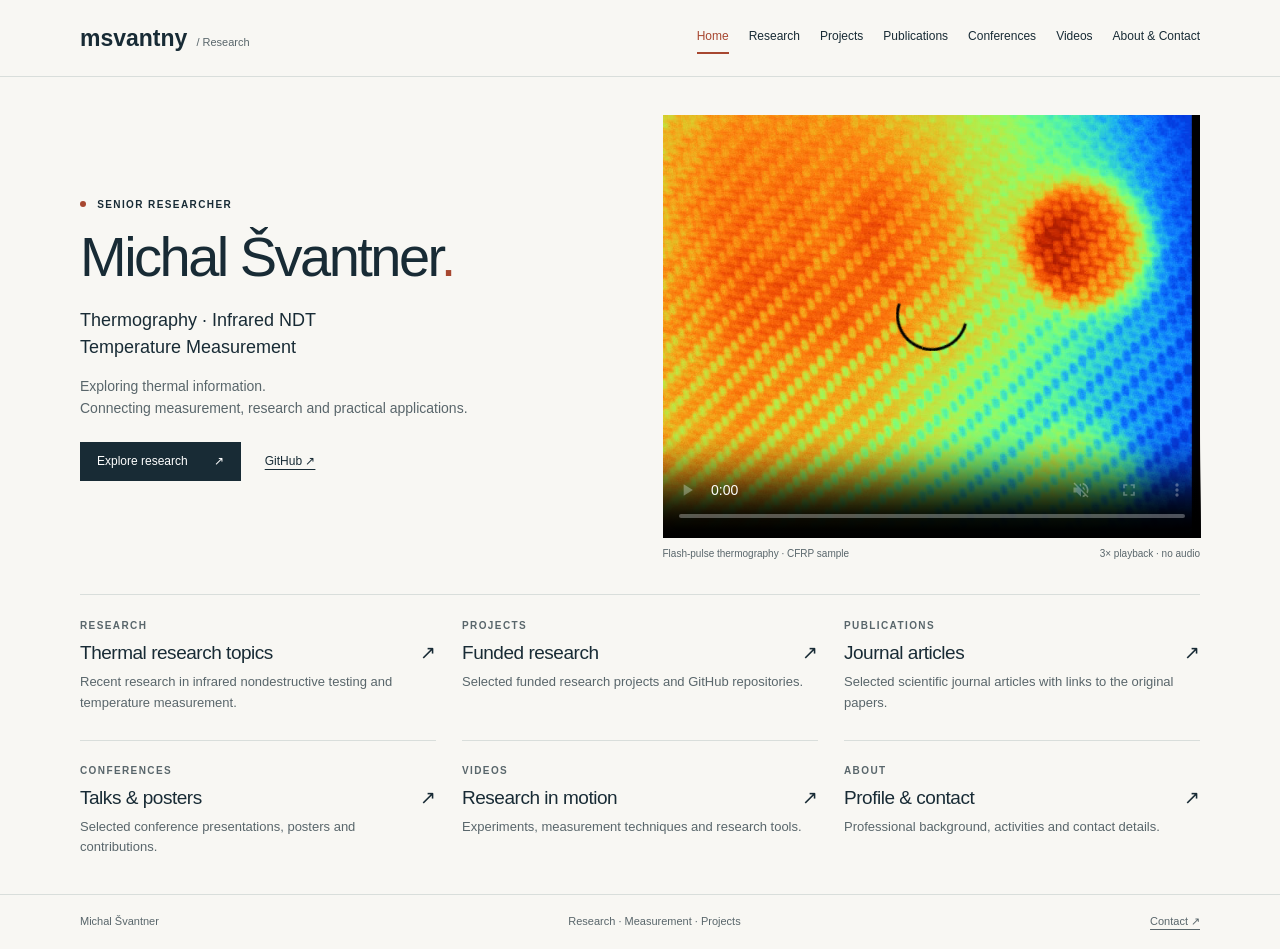
==== commit b6785b50: "Replace research photo and harden external feeds, browser policy and workflows" ====
--- a/index.html
+++ b/index.html
@@ -2,6 +2,8 @@
 <html lang="en">
 <head>
   <meta charset="utf-8">
+  <meta http-equiv="Content-Security-Policy" content="default-src 'none'; script-src 'self'; style-src 'self'; img-src 'self' data: https://img.youtube.com; media-src 'self'; connect-src 'self' https://pub.orcid.org https://api.github.com https://raw.githubusercontent.com https://script.google.com https://script.googleusercontent.com; frame-src https://www.youtube-nocookie.com; font-src 'self'; base-uri 'none'; object-src 'none'; form-action 'none'">
+  <meta name="referrer" content="strict-origin-when-cross-origin">
   <meta name="viewport" content="width=device-width, initial-scale=1">
   <meta name="description" content="Michal Švantner — Home. Thermography, infrared NDT and temperature measurement.">
   <meta name="theme-color" content="#182b35">
@@ -45,3 +47,4 @@
   <footer><div class="wrap footer-inner"><span>Michal Švantner</span><span>Research · Measurement · Projects</span><a href="about.html">Contact ↗</a></div></footer>
 </body>
 </html>
+
